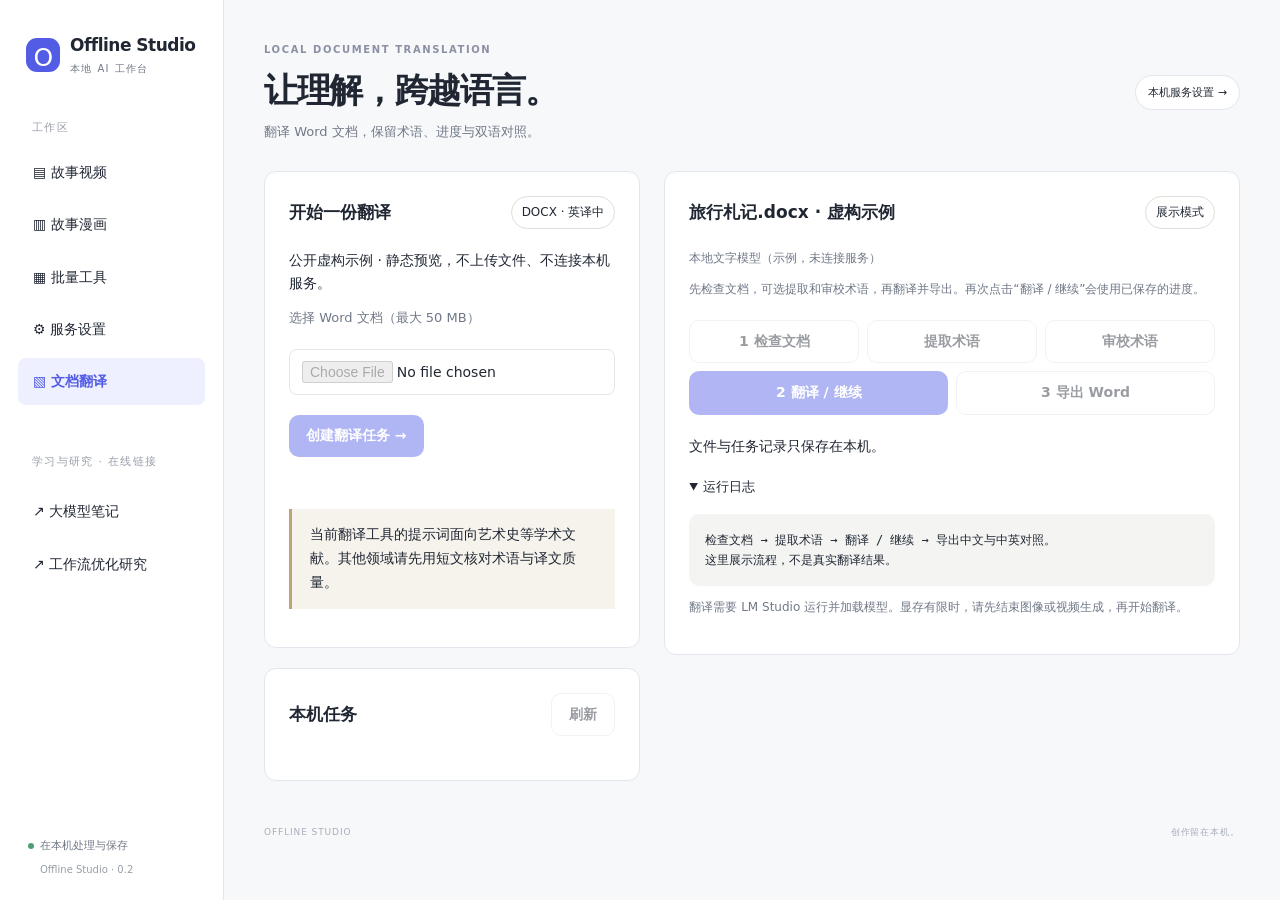
==== docs/translate.html @ dab7712f "Own aggregate workspace and preview with pinned batch video backend" ====
<!doctype html>
<html lang="zh-CN">
<head><meta http-equiv="Content-Security-Policy" content="default-src 'none'; style-src 'self'; img-src 'self' data:; connect-src 'none'; form-action 'none'; base-uri 'none'"><meta charset="utf-8"><meta name="viewport" content="width=device-width,initial-scale=1"><title>文档翻译 · Offline Studio</title><link rel="stylesheet" href="style.css"><link rel="stylesheet" href="studio.css"></head>
<body>
<aside class="sidebar">
  <a class="brand" href="index.html#batch"><span class="brand-mark">O</span><span>Offline Studio<small>本地 AI 工作台</small></span></a>
  <p class="nav-caption">工作区</p>
  <nav aria-label="工作区">
    <a class="nav-item studio-link" href="index.html#story">▤ 故事视频</a>
    <a class="nav-item studio-link" href="index.html#comic">▥ 故事漫画</a>
    <a class="nav-item studio-link" href="index.html#batch">▦ 批量工具</a>
    <a class="nav-item studio-link" href="index.html#settings">⚙ 服务设置</a>
    <a class="nav-item studio-link active" href="translate.html" aria-current="page">▧ 文档翻译</a>
    <p class="nav-caption">学习与研究 · 在线链接</p>
    <a class="nav-item studio-link" href="https://github.com/marsguo2049/my-llm" target="_blank" rel="noopener">↗ 大模型笔记</a>
    <a class="nav-item studio-link" href="https://github.com/marsguo2049/multi-model-workflow-optimization" target="_blank" rel="noopener">↗ 工作流优化研究</a>
  </nav>
  <div class="sidebar-footer"><span class="local-dot"></span>在本机处理与保存<small>Offline Studio · 0.2</small></div>
</aside>
<div class="workspace">
  <header class="topbar"><div><p class="eyebrow">LOCAL DOCUMENT TRANSLATION</p><h1>让理解，跨越语言。</h1><p class="subtitle">翻译 Word 文档，保留术语、进度与双语对照。</p></div><a class="offline-badge studio-link" href="index.html#settings">本机服务设置 →</a></header>
  <main>
    <div class="translation-layout">
      <div>
        <section class="panel"><div class="section-heading"><h2>开始一份翻译</h2><span class="studio-tag">DOCX · 英译中</span></div>
          <p>公开虚构示例 · 静态预览，不上传文件、不连接本机服务。</p>
          <label for="document">选择 Word 文档（最大 50 MB）</label><input disabled class="studio-file" id="document" type="file" accept=".docx">
          <button disabled id="upload">创建翻译任务 →</button>
          <p class="studio-message" id="upload-message" role="status"></p>
          <p class="studio-note">当前翻译工具的提示词面向艺术史等学术文献。其他领域请先用短文核对术语与译文质量。</p>
        </section>
        <section class="panel"><div class="section-heading"><h2>本机任务</h2><button disabled class="secondary" id="refresh">刷新</button></div><div id="jobs" class="studio-jobs"></div></section>
      </div>
      <section class="panel">
        <div class="section-heading"><h2 id="job-title">旅行札记.docx · 虚构示例</h2><span class="studio-tag" id="job-state">展示模式</span></div>
        <p id="model" class="hint">本地文字模型（示例，未连接服务）</p>
        <p class="hint">先检查文档，可选提取和审校术语，再翻译并导出。再次点击“翻译 / 继续”会使用已保存的进度。</p>
        <div class="studio-actions">
          <button disabled disabled class="secondary" data-action="inspect">1 检查文档</button>
          <button disabled disabled class="secondary" data-action="terms">提取术语</button>
          <button disabled disabled class="secondary" data-action="audit-terms">审校术语</button>
          <button disabled disabled data-action="translate">2 翻译 / 继续</button>
          <button disabled disabled class="secondary" data-action="render">3 导出 Word</button>
        </div>
        <p id="message" class="studio-message" role="status">文件与任务记录只保存在本机。</p>
        <div id="downloads" class="studio-downloads"></div>
        <details open><summary>运行日志</summary><pre id="log" class="studio-log">检查文档 → 提取术语 → 翻译 / 继续 → 导出中文与中英对照。
这里展示流程，不是真实翻译结果。</pre></details>
        <p class="hint">翻译需要 LM Studio 运行并加载模型。显存有限时，请先结束图像或视频生成，再开始翻译。</p>
      </section>
    </div>
  </main>
  <footer class="page-footer">OFFLINE STUDIO <span>创作留在本机。</span></footer>
</div>
</body></html>
---- docs/style.css ----
:root {
  color-scheme: light;
  --bg: #f7f8fa;
  --panel: #ffffff;
  --panel-2: #f6f7f9;
  --line: #e3e6ec;
  --text: #202733;
  --muted: #707887;
  --accent: #525ce5;
  --accent-2: #454ed0;
  --warn: #9b651d;
  --danger: #bc3f48;
}
* { box-sizing: border-box; }
body {
  margin: 0;
  min-height: 100vh;
  background:
    radial-gradient(circle at 15% -10%, rgba(54,185,120,.18), transparent 36rem),
    linear-gradient(180deg, #f7f8fa, #f7f8fa);
  color: var(--text);
  font: 15px/1.6 system-ui, -apple-system, "Segoe UI", "Microsoft YaHei", sans-serif;
}
.topbar, main { width: min(1180px, calc(100% - 32px)); margin: auto; }
.topbar { padding: 54px 0 30px; display: flex; align-items: end; justify-content: space-between; gap: 24px; }
.eyebrow { margin: 0 0 8px; color: var(--accent); letter-spacing: .16em; font-size: 12px; font-weight: 700; }
h1 { margin: 0; font-size: clamp(34px, 5vw, 58px); letter-spacing: -.04em; line-height: 1; }
.subtitle { color: var(--muted); margin: 14px 0 0; font-size: 17px; }
.offline-badge { border: 1px solid #dce5df; background: #f4f8f5; color: #42604e; border-radius: 999px; padding: 9px 14px; white-space: nowrap; }
.offline-badge span { display: inline-block; width: 8px; height: 8px; margin-right: 8px; border-radius: 50%; background: var(--accent); box-shadow: 0 0 12px var(--accent); }
main { padding-bottom: 80px; }
.panel { background: rgba(19,26,24,.94); border: 1px solid var(--line); border-radius: 18px; padding: 26px; margin: 18px 0; box-shadow: 0 18px 55px rgba(0,0,0,.16); }
.section-heading { display: flex; align-items: center; justify-content: space-between; gap: 16px; margin-bottom: 22px; }
.section-heading > div { display: flex; align-items: center; gap: 12px; }
h2, h3 { margin: 0; }
h2 { font-size: 21px; }
h3 { font-size: 15px; }
.step { width: 34px; height: 34px; display: grid; place-items: center; border-radius: 10px; background: #eef0ff; color: var(--accent); font-weight: 750; }
.service-settings, .planning-settings { display: grid; grid-template-columns: repeat(3, 1fr); gap: 14px; }
label { display: grid; gap: 7px; color: var(--muted); font-size: 13px; }
input, select, textarea { width: 100%; border: 1px solid var(--line); border-radius: 10px; background: #ffffff; color: var(--text); padding: 11px 12px; font: inherit; outline: none; }
input:focus, select:focus, textarea:focus { border-color: var(--accent-2); box-shadow: 0 0 0 3px rgba(54,185,120,.12); }
textarea { resize: vertical; }
button { border: 0; border-radius: 10px; background: var(--accent); color: #ffffff; padding: 11px 17px; font: 700 14px/1.2 inherit; cursor: pointer; transition: .16s ease; }
button:hover { transform: translateY(-1px); filter: brightness(1.06); }
button:disabled { opacity: .45; cursor: wait; transform: none; }
button.secondary { background: #ffffff; color: var(--text); border: 1px solid #dfe3eb; }
button.danger { background: #fff2f2; color: #b53e49; border: 1px solid #f0d8db; }
.status-grid { display: grid; grid-template-columns: repeat(3, 1fr); gap: 14px; margin-top: 16px; }
.status-card { padding: 17px; border-radius: 12px; background: var(--panel-2); border: 1px solid var(--line); }
.status-card strong { display: block; margin-bottom: 6px; }
.status-card p { color: var(--muted); margin: 0; }
.status-card.ok { border-color: #cfe4d8; background: #f1f8f4; }
.status-card.bad { border-color: #ecdcc5; background: #fffbf4; }
.two-columns { display: grid; grid-template-columns: 1fr 1fr; gap: 16px; }
.input-card { padding: 20px; border: 1px solid var(--line); border-radius: 14px; background: var(--panel-2); }
.input-card p, .hint { color: var(--muted); }
.input-card input[type=file] { margin: 17px 0; }
.input-card button { margin-top: 13px; }
.reference-card { margin-top: 16px; display: grid; grid-template-columns: minmax(0, 1.4fr) minmax(240px, .6fr); gap: 22px; align-items: center; }
.reference-preview-shell { min-height: 160px; display: grid; place-items: center; padding: 12px; border: 1px dashed var(--line); border-radius: 12px; background: #ffffff; text-align: center; }
#reference-preview { display: block; width: 100%; max-height: 260px; object-fit: contain; border-radius: 9px; }
#reference-status { margin: 8px 0 0; overflow-wrap: anywhere; }
.project-picker { display: grid; grid-template-columns: minmax(260px, 1fr) 2fr; gap: 15px; align-items: end; margin-top: 18px; }
#project-path { color: var(--muted); overflow-wrap: anywhere; }
.empty-state { text-align: center; padding: 25px; border: 1px dashed var(--line); border-radius: 14px; }
.analysis-summary { background: var(--panel-2); border-radius: 13px; padding: 20px; }
.analysis-summary > div { display: inline-grid; margin-right: 32px; }
.analysis-summary span { color: var(--muted); font-size: 12px; }
.analysis-summary p { margin-bottom: 0; }
.analysis-summary .reason { color: var(--warn); }
.duration-grid { display: grid; grid-template-columns: repeat(3, 1fr); gap: 14px; margin: 18px 0; }
.duration-option { padding: 17px; border: 1px solid var(--line); border-radius: 13px; background: #ffffff; cursor: pointer; }
.duration-option.selected { border-color: var(--accent); background: #f1f8f4; }
.duration-option strong { display: block; font-size: 18px; }
.duration-option small { color: var(--muted); }
.wide { grid-column: span 1; }
.planning-settings { margin-bottom: 16px; }
.code-editor { min-height: 480px; font: 13px/1.55 Consolas, "Cascadia Mono", monospace; white-space: pre; }
.button-row { display: flex; gap: 10px; flex-wrap: wrap; margin-top: 14px; }
.progress-shell { height: 13px; border-radius: 999px; background: #f0f1f6; overflow: hidden; border: 1px solid var(--line); }
#progress-bar { width: 0; height: 100%; background: linear-gradient(90deg, var(--accent-2), var(--accent)); transition: width .35s ease; }
.progress-copy { display: flex; align-items: baseline; gap: 16px; margin-top: 12px; }
.progress-copy strong { font-size: 28px; color: var(--accent); }
.progress-copy p { margin: 0; color: var(--muted); }
.metrics { display: flex; gap: 10px; flex-wrap: wrap; margin-top: 12px; }
.metrics span { background: var(--panel-2); border: 1px solid var(--line); padding: 6px 10px; border-radius: 8px; color: var(--muted); }
.warnings { margin-top: 14px; padding: 13px; color: #98652d; background: #fff8ed; border: 1px solid #ecdcc5; border-radius: 10px; }
#final-video video { display: block; width: min(100%, 960px); border-radius: 13px; background: #000; margin-bottom: 22px; }
.gallery { display: grid; grid-template-columns: repeat(auto-fill, minmax(210px, 1fr)); gap: 12px; margin: 12px 0 24px; }
.gallery img { width: 100%; aspect-ratio: 16/9; object-fit: cover; border-radius: 10px; border: 1px solid var(--line); }
.clip-list { display: flex; flex-wrap: wrap; gap: 10px; }
.clip-list a { color: var(--accent); background: var(--panel-2); border: 1px solid var(--line); border-radius: 9px; padding: 8px 11px; text-decoration: none; }
.hidden { display: none !important; }
#toast { position: fixed; right: 22px; bottom: 22px; max-width: 460px; padding: 13px 16px; border-radius: 10px; background: #e9fff4; color: #0b2117; box-shadow: 0 12px 40px rgba(0,0,0,.3); opacity: 0; transform: translateY(12px); pointer-events: none; transition: .2s; white-space: pre-wrap; }
#toast.show { opacity: 1; transform: translateY(0); }
#toast.error { background: #ffe7e7; color: #3a1010; }
@media (max-width: 760px) {
  .topbar { align-items: start; flex-direction: column; }
  .service-settings, .status-grid, .two-columns, .duration-grid, .planning-settings { grid-template-columns: 1fr; }
  .reference-card { grid-template-columns: 1fr; }
  .project-picker { grid-template-columns: 1fr; }
  .panel { padding: 18px; }
}

/* Studio shell: quiet surfaces, one primary action, shared workspaces. */
body { background: var(--bg); font-size: 14px; }
button, input, select, textarea { font-family: inherit; }
button { font-size: 14px; font-weight: 600; line-height: 1.4; min-height: 42px; transition: background .15s; }
button:hover { transform: none; filter: brightness(.98); }
button:disabled { cursor: not-allowed; }
button:focus-visible, a:focus-visible, summary:focus-visible, .file-button:focus-within { outline: 3px solid #969dfa; outline-offset: 3px; }
a { color: var(--accent); }
h1 { font-size: clamp(25px, 3vw, 34px); letter-spacing: -.04em; line-height: 1.3; font-weight: 700; }
h2 { font-size: 17px; font-weight: 650; }
h3 { font-weight: 600; }
input, select, textarea { min-width: 0; font-size: 14px; border-radius: 8px; }
input:focus, select:focus, textarea:focus { box-shadow: 0 0 0 3px #525ce514; }
.sidebar { width: 224px; position: fixed; inset: 0 auto 0 0; display: flex; flex-direction: column; background: #fff; border-right: 1px solid var(--line); padding: 32px 18px 22px; z-index: 5; }
.brand { display: flex; align-items: center; gap: 10px; padding: 0 8px; text-decoration: none; color: var(--text); font-size: 17px; font-weight: 750; letter-spacing: -.03em; }
.brand small { display: block; color: var(--muted); font-size: 10px; font-weight: 400; letter-spacing: .14em; margin-top: 2px; }
.brand-mark { display: grid; place-items: center; width: 34px; height: 34px; border-radius: 11px; color: #fff; background: var(--accent); font-size: 25px; font-weight: 400; }
.nav-caption { font-size: 11px; color: #9a9faa; letter-spacing: .12em; padding-left: 14px; margin: 42px 0 12px; }
.sidebar nav { display: grid; gap: 6px; }
.nav-item { display: flex; align-items: center; gap: 12px; padding: 12px 15px; width: 100%; text-align: left; border-radius: 8px; background: transparent; color: #717986; font-weight: 500; }
.nav-item > span { font-size: 20px; line-height: 1; width: 20px; text-align: center; }
.nav-item.active { color: var(--accent); background: #eef0ff; font-weight: 650; }
.sidebar-footer { margin-top: auto; padding: 16px 10px 0; color: var(--muted); font-size: 11px; }
.sidebar-footer small { display: block; margin: 7px 0 0 12px; font-size: 10px; color: #989fa9; }
.local-dot { display: inline-block; width: 6px; height: 6px; border-radius: 50%; background: #4e9f78; margin-right: 6px; }
.workspace { margin-left: 224px; }
.topbar, main, .page-footer { width: min(1192px, calc(100% - 80px)); margin: auto; }
.topbar { padding: 42px 0 28px; align-items: center; gap: 16px; }
.eyebrow { color: #8b90a5; font-size: 10px; letter-spacing: .16em; margin-bottom: 10px; }
.subtitle { font-size: 13px; margin-top: 10px; }
.offline-badge { font-size: 11px; padding: 8px 12px; min-height: 34px; font-weight: 500; border-color: var(--line); color: var(--muted); background: #fff; }
.offline-badge > span:first-child { width: 6px; height: 6px; background: #64a481; box-shadow: none; margin-right: 5px; }
#service-summary { display: inline; width: auto; height: auto; background: none; box-shadow: none; border-radius: 0; color: var(--muted); margin: 0 0 0 5px; }
main { padding-bottom: 24px; }
.panel { background: #fff; border: 1px solid var(--line); box-shadow: 0 2px 3px #20273302; padding: 24px; border-radius: 12px; margin: 0 0 20px; min-width: 0; }
.section-heading { gap: 12px; margin-bottom: 20px; }
.section-heading .hint { font-size: 11px; }
.step { width: 28px; height: 28px; font-size: 11px; border-radius: 8px; }
.input-card { background: #fafbfc; border-radius: 10px; padding: 18px; }
.input-card p, .hint { font-size: 12px; }
.two-columns, .service-settings, .planning-settings { grid-template-columns: repeat(2, minmax(0, 1fr)); }
.service-settings { grid-template-columns: repeat(3, minmax(0, 1fr)); }
.status-card { padding: 14px; border-radius: 9px; font-size: 12px; }
.reference-details { margin-top: 18px; border-top: 1px solid var(--line); padding-top: 16px; }
summary { cursor: pointer; font-size: 13px; color: var(--text); padding: 4px 0; }
summary .hint { font-size: 11px; font-weight: 400; margin-left: 8px; }
.reference-preview-shell { background: #fff; }
.project-picker { grid-template-columns: minmax(0, 1fr); }
#project-path { font-size: 11px; }
.workflow-strip { display: flex; gap: 36px; border-bottom: 1px solid var(--line); margin-bottom: 24px; color: #9a9faa; font-size: 12px; }
.workflow-strip span { padding: 0 0 14px; }
.workflow-strip .active { color: var(--accent); border-bottom: 2px solid var(--accent); }
.tool-strip { display: flex; gap: 18px; align-items: center; margin: 0 0 24px; }
.tool-strip label { color: var(--muted); font-size: 10px; gap: 4px; }
.tool-strip select { width: 210px; background: #fff; font-weight: 600; padding: 8px 12px; }
.tool-strip p { color: var(--muted); font-size: 12px; margin: 16px 0 0; }
.tag { color: #7d8396; background: #f1f3f7; border-radius: 5px; padding: 4px 8px; font-size: 10px; white-space: nowrap; }
.tool-strip .tag { margin: 16px 0 0 auto; }
.batch-layout { display: grid; grid-template-columns: minmax(0, 1fr) 310px; gap: 20px; align-items: start; }
.batch-compose .section-heading button { padding: 5px 10px; min-height: 34px; font-size: 11px; }
.drop-zone { text-align: center; border: 1px dashed #cdd1e7; border-radius: 10px; background: #fafbff; padding: 25px 12px; }
.drop-zone.dragging { border-color: var(--accent); background: #eef0ff; }
.drop-icon { display: grid; place-items: center; width: 38px; height: 38px; border-radius: 12px; background: #eef0ff; color: #737be8; font-size: 25px; margin: 0 auto 10px; }
.drop-zone h3 { font-size: 14px; }
.drop-zone p { font-size: 11px; color: var(--muted); margin: 5px 0 12px; }
.drop-zone small { display: block; font-size: 10px; color: #949bac; margin-top: 13px; }
.drop-zone .button-row { justify-content: center; margin: 0; }
.file-button { position: relative; display: inline-flex; align-items: center; justify-content: center; min-height: 38px; padding: 8px 14px; color: var(--accent); background: #eef0ff; border: 1px solid #dfe2fa; border-radius: 7px; font-size: 12px; cursor: pointer; overflow: hidden; }
.file-button.secondary { background: #fff; color: var(--muted); border-color: var(--line); }
.file-button input[type="file"] { position: absolute; width: 1px; height: 1px; padding: 0; margin: -1px; overflow: hidden; clip: rect(0 0 0 0); clip-path: inset(50%); white-space: nowrap; opacity: 0; cursor: pointer; }
.selection-heading { display: flex; align-items: center; justify-content: space-between; min-height: 40px; font-size: 11px; color: var(--muted); }
.text-button { padding: 4px 8px; min-height: 34px; border: 0; background: transparent; color: var(--muted); font-size: 11px; }
.selection-list { max-height: 192px; overflow-y: auto; }
.selection-row { display: flex; align-items: center; gap: 8px; border-bottom: 1px solid #f0f1f5; padding: 3px 0; font-size: 11px; }
.selection-row > span { flex: 1; overflow-wrap: anywhere; }
.selection-row small { white-space: nowrap; color: #949bac; }
.selection-row button { font-size: 18px; }
.frame-selection-heading { display: flex; justify-content: space-between; margin-top: 12px; color: var(--muted); font-size: 10px; text-align: left; }
.frame-selection { max-height: 112px; margin-top: 4px; padding: 0 8px; border-radius: 6px; background: #fff; text-align: left; }
.frame-selection:empty { display: none; }
.prompt-label { color: var(--text); margin: 16px 0 20px; font-size: 13px; gap: 10px; }
textarea::placeholder, input::placeholder { color: #a0a5b1; }
.prompt-label textarea { font-size: 13px; line-height: 1.8; min-height: 120px; }
.advanced { border-top: 1px solid var(--line); padding-top: 14px; }
.advanced-fields { display: grid; gap: 14px; margin-top: 16px; }
.checkbox-label { display: flex; align-items: center; gap: 8px; }
.checkbox-label input { width: 16px; height: 16px; accent-color: var(--accent); }
.run-footer { margin-top: 24px; padding-top: 18px; border-top: 1px solid var(--line); display: flex; align-items: center; justify-content: space-between; gap: 12px; }
.run-footer .hint { font-size: 10px; margin: 0; }
.run-footer button { font-size: 12px; white-space: nowrap; }
.batch-aside .section-heading { margin-bottom: 16px; }
.batch-aside h2 { font-size: 14px; }
#batch-message { color: var(--muted); font-size: 12px; min-height: 40px; overflow-wrap: anywhere; }
progress { appearance: none; width: 100%; height: 6px; border: 0; background: #eff0f6; border-radius: 8px; overflow: hidden; accent-color: var(--accent); }
progress::-webkit-progress-bar { background: #eff0f6; }
progress::-webkit-progress-value { background: var(--accent); border-radius: 8px; }
progress::-moz-progress-bar { background: var(--accent); }
.batch-stats { display: grid; grid-template-columns: repeat(3, 1fr); gap: 12px; margin-top: 20px; }
.batch-stats > div { display: grid; gap: 2px; }
.batch-stats strong { font-size: 22px; font-weight: 600; }
.batch-stats span { font-size: 10px; color: #989fad; }
.batch-aside .button-row button { font-size: 11px; padding: 8px 10px; }
.history-list { max-height: 290px; overflow-y: auto; }
.history-item { width: 100%; display: grid; gap: 5px; border-radius: 0; padding: 12px 0; border-top: 1px solid #eff0f5; color: var(--text); background: transparent; text-align: left; }
.history-item strong { font-size: 11px; font-weight: 500; }
.history-item small { font-size: 10px; color: #9299a7; }
.aside-note { color: #969dab; font-size: 11px; padding: 0 8px; }
.batch-results { display: grid; grid-template-columns: repeat(auto-fill, minmax(180px, 1fr)); gap: 16px; }
.empty-results { grid-column: 1 / -1; text-align: center; color: #969dac; padding: 30px 10px; font-size: 12px; }
.empty-results > span { color: #bdc3d4; font-size: 30px; }
.empty-results p { margin: 6px 0; }
.empty-results small { font-size: 10px; }
.result-card { min-width: 0; border: 1px solid var(--line); border-radius: 9px; padding: 10px; }
.result-card img { width: 100%; aspect-ratio: 1; object-fit: contain; border-radius: 5px; background: #f7f8fa; }
.result-card strong { display: block; font-size: 11px; overflow-wrap: anywhere; margin-top: 8px; }
.result-links { display: flex; justify-content: space-between; gap: 8px; margin-top: 8px; font-size: 11px; }
.result-links a { text-decoration: none; padding: 5px 0; }
.result-error { font-size: 11px; overflow-wrap: anywhere; color: #b43d49; }
.tag[data-status=succeeded] { background: #eaf6ee; color: #38825b; }
.tag[data-status=failed], .tag[data-status=completed_with_errors] { background: #fff1ed; color: #b46447; }
.page-footer { display: flex; justify-content: space-between; padding: 0 0 24px; font-size: 9px; letter-spacing: .1em; color: #a6adba; }
.warnings { white-space: pre-wrap; overflow-wrap: anywhere; font-size: 12px; }
#toast { z-index: 20; max-width: min(460px, calc(100% - 32px)); }
@media (max-width: 1180px) {
  .sidebar { width: 200px; padding-inline: 12px; }
  .workspace { margin-left: 200px; }
  .topbar, main, .page-footer { width: calc(100% - 44px); }
  .batch-layout { grid-template-columns: minmax(0, 1fr) 270px; gap: 16px; }
  .panel { padding: 20px; }
  .tool-strip .tag { display: none; }
  .run-footer { align-items: stretch; flex-direction: column; }
}
@media (max-width: 960px) {
  .batch-layout { grid-template-columns: minmax(0, 1fr); }
  .batch-aside { display: grid; grid-template-columns: repeat(2, minmax(0, 1fr)); gap: 16px; }
  .batch-aside .panel { margin: 0; }
  .aside-note { grid-column: 1 / -1; margin: 0 0 20px; }
  .offline-badge { display: none; }
  .service-settings, .status-grid { grid-template-columns: 1fr; }
}
@media (max-width: 760px) {
  .sidebar { position: sticky; top: 0; width: 100%; padding: 12px 16px 0; border-right: 0; border-bottom: 1px solid var(--line); }
  .brand { padding: 0; font-size: 15px; gap: 8px; }
  .brand-mark { width: 28px; height: 28px; border-radius: 8px; font-size: 21px; }
  .brand small, .nav-caption, .sidebar-footer { display: none; }
  .sidebar nav { display: flex; gap: 6px; margin-top: 12px; }
  .nav-item { justify-content: center; padding: 10px 6px; border-radius: 7px 7px 0 0; font-size: 12px; min-height: 44px; gap: 6px; }
  .nav-item > span { font-size: 17px; width: 17px; }
  .workspace { margin-left: 0; }
  .topbar, main, .page-footer { width: calc(100% - 32px); }
  .topbar { padding: 26px 0 22px; gap: 8px; }
  .subtitle { font-size: 12px; }
  .eyebrow { font-size: 9px; margin-bottom: 8px; }
  .panel { padding: 18px; border-radius: 10px; margin-bottom: 16px; }
  .section-heading { flex-wrap: wrap; margin-bottom: 16px; }
  .two-columns, .planning-settings, .batch-aside { grid-template-columns: minmax(0, 1fr); }
  .reference-card { grid-template-columns: minmax(0, 1fr); }
  .tool-strip { flex-wrap: wrap; gap: 8px; margin-bottom: 16px; }
  .tool-strip p { margin: 0; font-size: 11px; }
  .tool-strip label, .tool-strip select { width: 100%; }
  input, select, textarea, .prompt-label textarea { font-size: 16px; }
  .workflow-strip { gap: 16px; font-size: 10px; justify-content: space-between; }
  .reference-details summary .hint, .advanced summary .hint { display: block; margin: 5px 0 0 16px; }
  .batch-results { grid-template-columns: repeat(2, minmax(0, 1fr)); gap: 10px; }
  .result-links { flex-wrap: wrap; }
  .drop-zone { padding: 22px 10px; }
  .file-button, .text-button, .result-links a { min-height: 44px; }
  .history-item { padding: 14px 0; }
  .run-footer button { min-height: 46px; }
  .code-editor { min-height: 320px; }
}
@media (prefers-reduced-motion: reduce) { * { transition: none !important; } }

.comic-file-label { margin: 16px 0 8px; }
.comic-options { margin-top: 18px; }
.comic-wide { grid-column: 1 / -1; }
#comic-reference-preview { max-width: 100%; max-height: 220px; object-fit: contain; border-radius: 8px; margin-top: 12px; }
#comic-message { color: var(--muted); overflow-wrap: anywhere; }
.comic-plan-grid, .comic-reader { display: grid; grid-template-columns: repeat(2, minmax(0, 1fr)); gap: 18px; margin-top: 18px; }
.comic-panel-editor { padding: 18px; border: 1px solid var(--line); border-radius: 10px; display: grid; gap: 12px; background: #fafbfc; }
.comic-panel-editor h3 { color: var(--accent); }
.comic-panel-editor label { color: var(--text); }
.comic-frame { margin: 0; border: 1px solid var(--line); border-radius: 10px; padding: 12px; align-self: start; min-width: 0; }
.comic-frame img { display: block; width: 100%; border-radius: 6px; }
.comic-frame p { white-space: pre-wrap; overflow-wrap: anywhere; margin: 10px 0; }
.comic-frame .comic-dialogue { font-weight: 600; }
.comic-frame .button-row { align-items: center; justify-content: space-between; }
.comic-frame a, #comic-exports a { font-size: 13px; text-decoration: none; display: inline-flex; align-items: center; min-height: 44px; }
#comic-exports { margin: 0; }
#comic-exports a { border: 1px solid var(--line); padding: 6px 12px; border-radius: 8px; }
.comic-frame button { font-size: 12px; }
@media(max-width:760px) { .comic-plan-grid, .comic-reader { grid-template-columns: minmax(0, 1fr); } }
@media(max-width:460px) { .nav-item > span { display: none; } }
---- docs/studio.css ----
.studio-link{text-decoration:none;display:block;color:inherit}
.translation-layout{display:grid;grid-template-columns:minmax(280px,.85fr) minmax(360px,1.3fr);gap:24px;align-items:start}
.translation-layout .panel{margin-bottom:20px}
.studio-note{background:#f6f3ed;border-left:3px solid #bda578;padding:14px 18px;line-height:1.7}
.studio-log{white-space:pre-wrap;overflow-wrap:anywhere;max-height:340px;overflow:auto;background:#f4f5f3;padding:16px;border-radius:10px;font-size:12px;line-height:1.7}
.studio-jobs{display:grid;gap:8px;max-height:340px;overflow:auto}
.studio-jobs button{text-align:left;overflow-wrap:anywhere;white-space:normal}
.studio-actions{display:flex;flex-wrap:wrap;gap:8px;margin:20px 0}
.studio-actions button{flex:1 1 140px}
.studio-downloads{display:flex;gap:12px;flex-wrap:wrap}
.studio-downloads a{display:block;padding:12px 16px;background:#edf3eb;border-radius:8px;color:#31513b}
.studio-message{min-height:24px;line-height:1.6;overflow-wrap:anywhere}
.studio-file{margin:20px 0;max-width:100%}
.studio-tag{display:inline-block;padding:6px 10px;border:1px solid #deded6;border-radius:20px;font-size:12px}
@media(max-width:1050px){.translation-layout{grid-template-columns:1fr}}
@media(max-width:600px){.studio-actions button{flex-basis:100%}.studio-log{max-height:240px}}
@media(max-width:760px){.sidebar nav{overflow-x:auto;overscroll-behavior-x:contain}.sidebar .nav-item{flex:0 0 auto;width:auto;white-space:nowrap;padding-inline:12px}.translation-layout>*{min-width:0}}
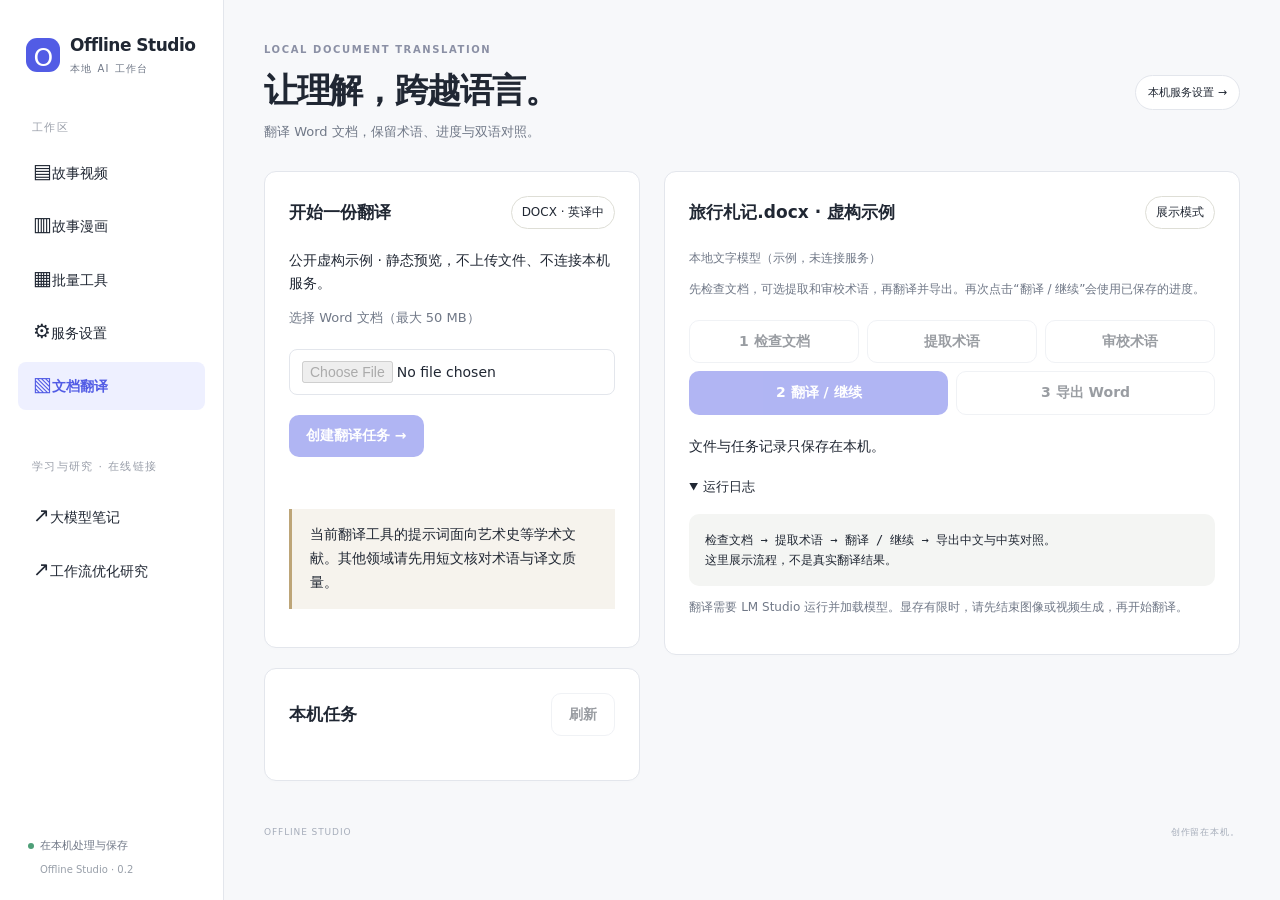
==== commit b3f845dc: "Keep sidebar icon and label spacing consistent" ====
--- a/docs/translate.html
+++ b/docs/translate.html
@@ -6,14 +6,14 @@
   <a class="brand" href="index.html#batch"><span class="brand-mark">O</span><span>Offline Studio<small>本地 AI 工作台</small></span></a>
   <p class="nav-caption">工作区</p>
   <nav aria-label="工作区">
-    <a class="nav-item studio-link" href="index.html#story">▤ 故事视频</a>
-    <a class="nav-item studio-link" href="index.html#comic">▥ 故事漫画</a>
-    <a class="nav-item studio-link" href="index.html#batch">▦ 批量工具</a>
-    <a class="nav-item studio-link" href="index.html#settings">⚙ 服务设置</a>
-    <a class="nav-item studio-link active" href="translate.html" aria-current="page">▧ 文档翻译</a>
+    <a class="nav-item studio-link" href="index.html#story"><span aria-hidden="true">▤</span>故事视频</a>
+    <a class="nav-item studio-link" href="index.html#comic"><span aria-hidden="true">▥</span>故事漫画</a>
+    <a class="nav-item studio-link" href="index.html#batch"><span aria-hidden="true">▦</span>批量工具</a>
+    <a class="nav-item studio-link" href="index.html#settings"><span aria-hidden="true">⚙</span>服务设置</a>
+    <a class="nav-item studio-link active" href="translate.html" aria-current="page"><span aria-hidden="true">▧</span>文档翻译</a>
     <p class="nav-caption">学习与研究 · 在线链接</p>
-    <a class="nav-item studio-link" href="https://github.com/marsguo2049/my-llm" target="_blank" rel="noopener">↗ 大模型笔记</a>
-    <a class="nav-item studio-link" href="https://github.com/marsguo2049/multi-model-workflow-optimization" target="_blank" rel="noopener">↗ 工作流优化研究</a>
+    <a class="nav-item studio-link" href="https://github.com/marsguo2049/my-llm" target="_blank" rel="noopener"><span aria-hidden="true">↗</span>大模型笔记</a>
+    <a class="nav-item studio-link" href="https://github.com/marsguo2049/multi-model-workflow-optimization" target="_blank" rel="noopener"><span aria-hidden="true">↗</span>工作流优化研究</a>
   </nav>
   <div class="sidebar-footer"><span class="local-dot"></span>在本机处理与保存<small>Offline Studio · 0.2</small></div>
 </aside>
--- a/docs/studio.css
+++ b/docs/studio.css
@@ -15,3 +15,4 @@
 @media(max-width:1050px){.translation-layout{grid-template-columns:1fr}}
 @media(max-width:600px){.studio-actions button{flex-basis:100%}.studio-log{max-height:240px}}
 @media(max-width:760px){.sidebar nav{overflow-x:auto;overscroll-behavior-x:contain}.sidebar .nav-item{flex:0 0 auto;width:auto;white-space:nowrap;padding-inline:12px}.translation-layout>*{min-width:0}}
+.sidebar .nav-item>span{flex:0 0 20px}
